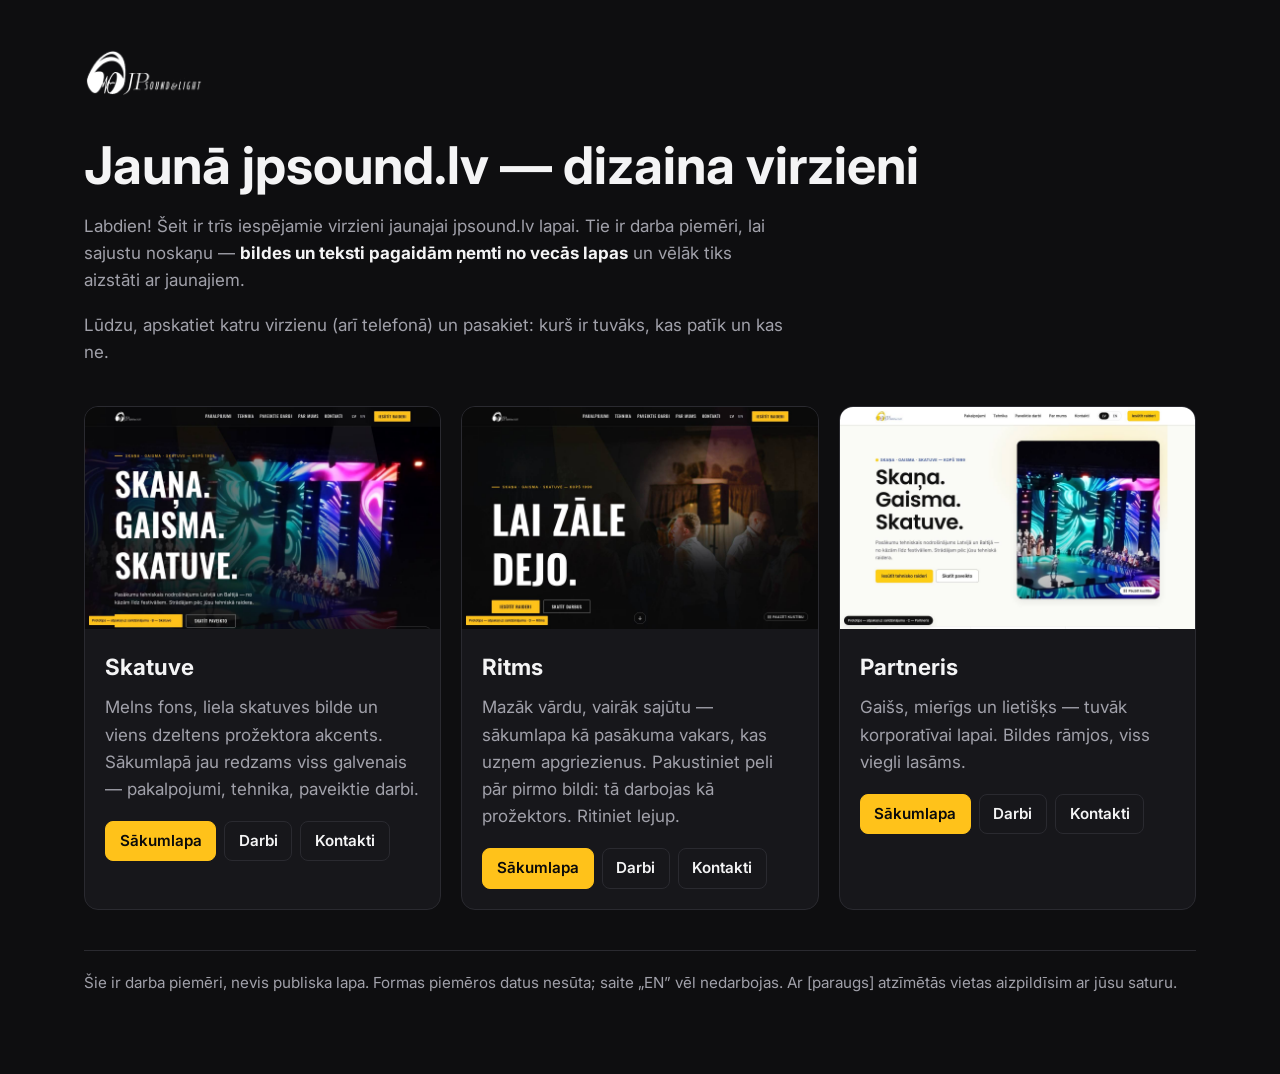
==== index.html @ e0ff1fc7 "Jaunās jpsound.lv dizaina virzienu prototipi (Skatuve, Ritms, Partneris) Klientam rādāmi darba piemē" ====
<!doctype html>
<html lang="lv">
<head>
  <meta charset="utf-8">
  <meta name="viewport" content="width=device-width, initial-scale=1">
  <meta name="robots" content="noindex, nofollow">
  <title>Jaunā jpsound.lv — dizaina virzieni</title>
  <link rel="stylesheet" href="https://fonts.googleapis.com/css2?family=Inter:wght@400;600;700&display=swap">
  <style>
    :root { --bg:#0E0E10; --card:#17171B; --line:#2A2A30; --text:#F4F4F5; --muted:#A1A1AA; --accent:#FFC21A; }
    * { box-sizing: border-box; }
    body { margin:0; background:var(--bg); color:var(--text); font:17px/1.6 Inter, system-ui, sans-serif; }
    main { max-width: 72rem; margin: 0 auto; padding: 3rem 1.25rem 4rem; }
    .logo { height: 3rem; width:auto; filter: brightness(0) invert(1); }
    h1 { font-size: clamp(2rem, 1.4rem + 2.5vw, 3.25rem); line-height:1.15; margin: 2rem 0 1rem; }
    .intro { max-width: 44rem; color: var(--muted); }
    .intro strong { color: var(--text); }
    .grid { display:grid; grid-template-columns: repeat(auto-fit, minmax(19rem, 1fr)); gap: 1.25rem; margin-top: 2.5rem; }
    .card { background:var(--card); border:1px solid var(--line); border-radius: 14px; overflow:hidden; display:flex; flex-direction:column; }
    .card img { width:100%; height:auto; aspect-ratio: 16/10; object-fit:cover; object-position: top; display:block; }
    .card__body { padding: 1.25rem; display:grid; gap:.6rem; flex:1; align-content:start; }
    .card h2 { margin:0; font-size:1.4rem; }
    .card p { margin:0; color:var(--muted); }
    .links { display:flex; flex-wrap:wrap; gap:.5rem; margin-top:.5rem; }
    .links a { color:var(--text); text-decoration:none; font-weight:600; font-size:.95rem; border:1px solid var(--line); border-radius: 8px; padding:.45rem .85rem; }
    .links a:first-child { background:var(--accent); color:#0A0A0B; border-color:var(--accent); }
    .links a:hover { border-color: var(--accent); }
    a:focus-visible { outline: 3px solid var(--accent); outline-offset: 2px; }
    .note { margin-top: 2.5rem; color: var(--muted); font-size: .95rem; border-top:1px solid var(--line); padding-top: 1.25rem; }
  </style>
</head>
<body>
<main>
  <img class="logo" src="_media/logo.png" alt="JP sound &amp; light" width="1000" height="500">
  <h1>Jaunā jpsound.lv — dizaina virzieni</h1>
  <div class="intro">
    <p>Labdien! Šeit ir trīs iespējamie virzieni jaunajai jpsound.lv lapai. Tie ir darba piemēri, lai sajustu noskaņu — <strong>bildes un teksti pagaidām ņemti no vecās lapas</strong> un vēlāk tiks aizstāti ar jaunajiem.</p>
    <p>Lūdzu, apskatiet katru virzienu (arī telefonā) un pasakiet: kurš ir tuvāks, kas patīk un kas ne.</p>
  </div>

  <div class="grid">
    <article class="card">
      <img src="_media/sal-b.jpeg" alt="Virziena „Skatuve” sākumlapa" width="1440" height="900">
      <div class="card__body">
        <h2>Skatuve</h2>
        <p>Melns fons, liela skatuves bilde un viens dzeltens prožektora akcents. Sākumlapā jau redzams viss galvenais — pakalpojumi, tehnika, paveiktie darbi.</p>
        <div class="links"><a href="b-skatuve/sakums.html">Sākumlapa</a><a href="b-skatuve/darbi.html">Darbi</a><a href="b-skatuve/kontakti.html">Kontakti</a></div>
      </div>
    </article>
    <article class="card">
      <img src="_media/sal-d.jpeg" alt="Virziena „Ritms” sākumlapa" width="1440" height="900">
      <div class="card__body">
        <h2>Ritms</h2>
        <p>Mazāk vārdu, vairāk sajūtu — sākumlapa kā pasākuma vakars, kas uzņem apgriezienus. Pakustiniet peli pār pirmo bildi: tā darbojas kā prožektors. Ritiniet lejup.</p>
        <div class="links"><a href="d-ritms/sakums.html">Sākumlapa</a><a href="d-ritms/darbi.html">Darbi</a><a href="d-ritms/kontakti.html">Kontakti</a></div>
      </div>
    </article>
    <article class="card">
      <img src="_media/sal-c.jpeg" alt="Virziena „Partneris” sākumlapa" width="1440" height="900">
      <div class="card__body">
        <h2>Partneris</h2>
        <p>Gaišs, mierīgs un lietišķs — tuvāk korporatīvai lapai. Bildes rāmjos, viss viegli lasāms.</p>
        <div class="links"><a href="c-partneris/sakums.html">Sākumlapa</a><a href="c-partneris/darbi.html">Darbi</a><a href="c-partneris/kontakti.html">Kontakti</a></div>
      </div>
    </article>
  </div>

  <p class="note">Šie ir darba piemēri, nevis publiska lapa. Formas piemēros datus nesūta; saite „EN” vēl nedarbojas. Ar [paraugs] atzīmētās vietas aizpildīsim ar jūsu saturu.</p>
</main>
</body>
</html>
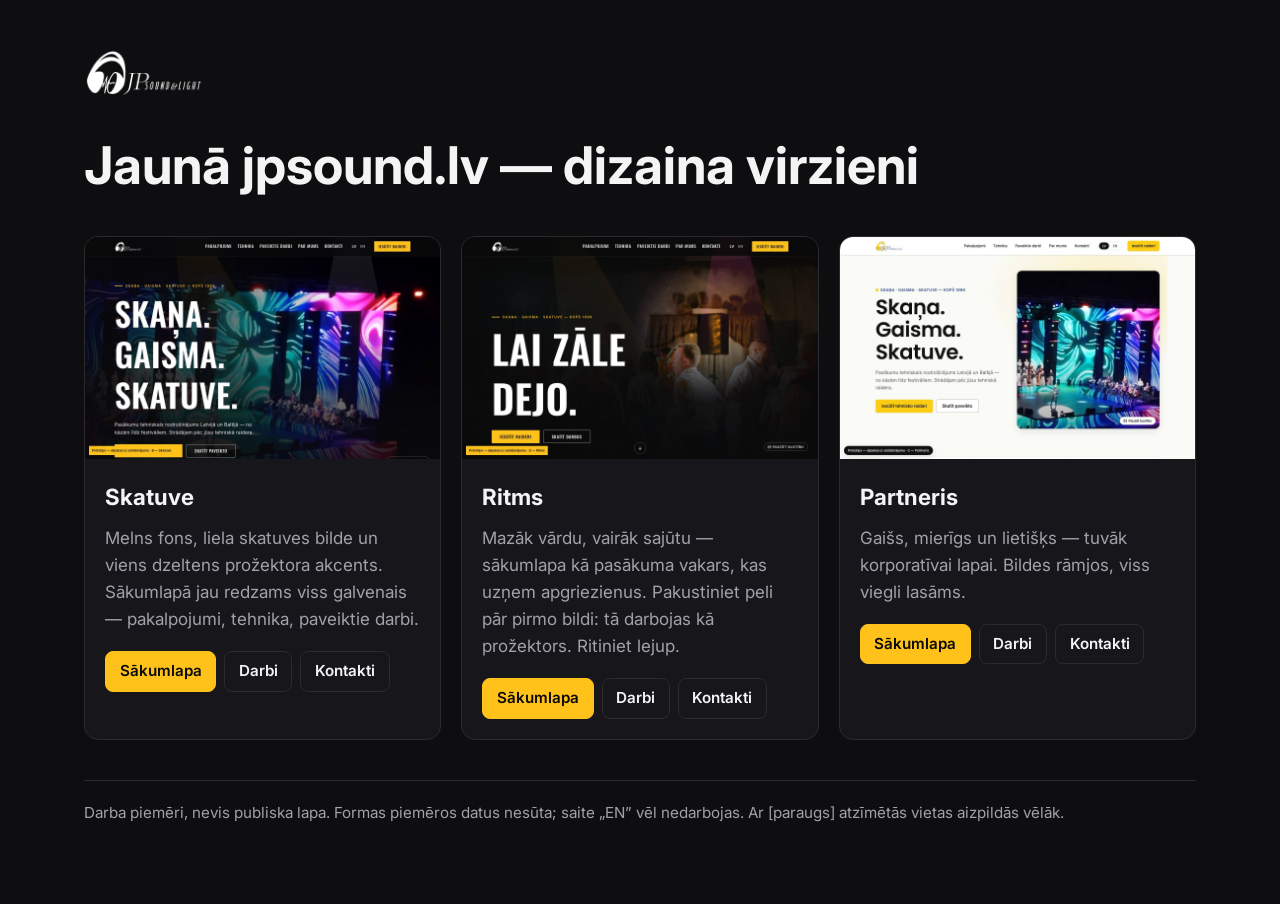
==== commit 4bc9a47e: "Sākuma lapa: izņemts ievadteksts, precizēta piezīme Co-Authored-By: Claude Opus 5.5 <noreply@anthrop" ====
--- a/index.html
+++ b/index.html
@@ -13,8 +13,6 @@
     main { max-width: 72rem; margin: 0 auto; padding: 3rem 1.25rem 4rem; }
     .logo { height: 3rem; width:auto; filter: brightness(0) invert(1); }
     h1 { font-size: clamp(2rem, 1.4rem + 2.5vw, 3.25rem); line-height:1.15; margin: 2rem 0 1rem; }
-    .intro { max-width: 44rem; color: var(--muted); }
-    .intro strong { color: var(--text); }
     .grid { display:grid; grid-template-columns: repeat(auto-fit, minmax(19rem, 1fr)); gap: 1.25rem; margin-top: 2.5rem; }
     .card { background:var(--card); border:1px solid var(--line); border-radius: 14px; overflow:hidden; display:flex; flex-direction:column; }
     .card img { width:100%; height:auto; aspect-ratio: 16/10; object-fit:cover; object-position: top; display:block; }
@@ -33,11 +31,6 @@
 <main>
   <img class="logo" src="_media/logo.png" alt="JP sound &amp; light" width="1000" height="500">
   <h1>Jaunā jpsound.lv — dizaina virzieni</h1>
-  <div class="intro">
-    <p>Labdien! Šeit ir trīs iespējamie virzieni jaunajai jpsound.lv lapai. Tie ir darba piemēri, lai sajustu noskaņu — <strong>bildes un teksti pagaidām ņemti no vecās lapas</strong> un vēlāk tiks aizstāti ar jaunajiem.</p>
-    <p>Lūdzu, apskatiet katru virzienu (arī telefonā) un pasakiet: kurš ir tuvāks, kas patīk un kas ne.</p>
-  </div>
-
   <div class="grid">
     <article class="card">
       <img src="_media/sal-b.jpeg" alt="Virziena „Skatuve” sākumlapa" width="1440" height="900">
@@ -65,7 +58,7 @@
     </article>
   </div>
 
-  <p class="note">Šie ir darba piemēri, nevis publiska lapa. Formas piemēros datus nesūta; saite „EN” vēl nedarbojas. Ar [paraugs] atzīmētās vietas aizpildīsim ar jūsu saturu.</p>
+  <p class="note">Darba piemēri, nevis publiska lapa. Formas piemēros datus nesūta; saite „EN” vēl nedarbojas. Ar [paraugs] atzīmētās vietas aizpildās vēlāk.</p>
 </main>
 </body>
 </html>
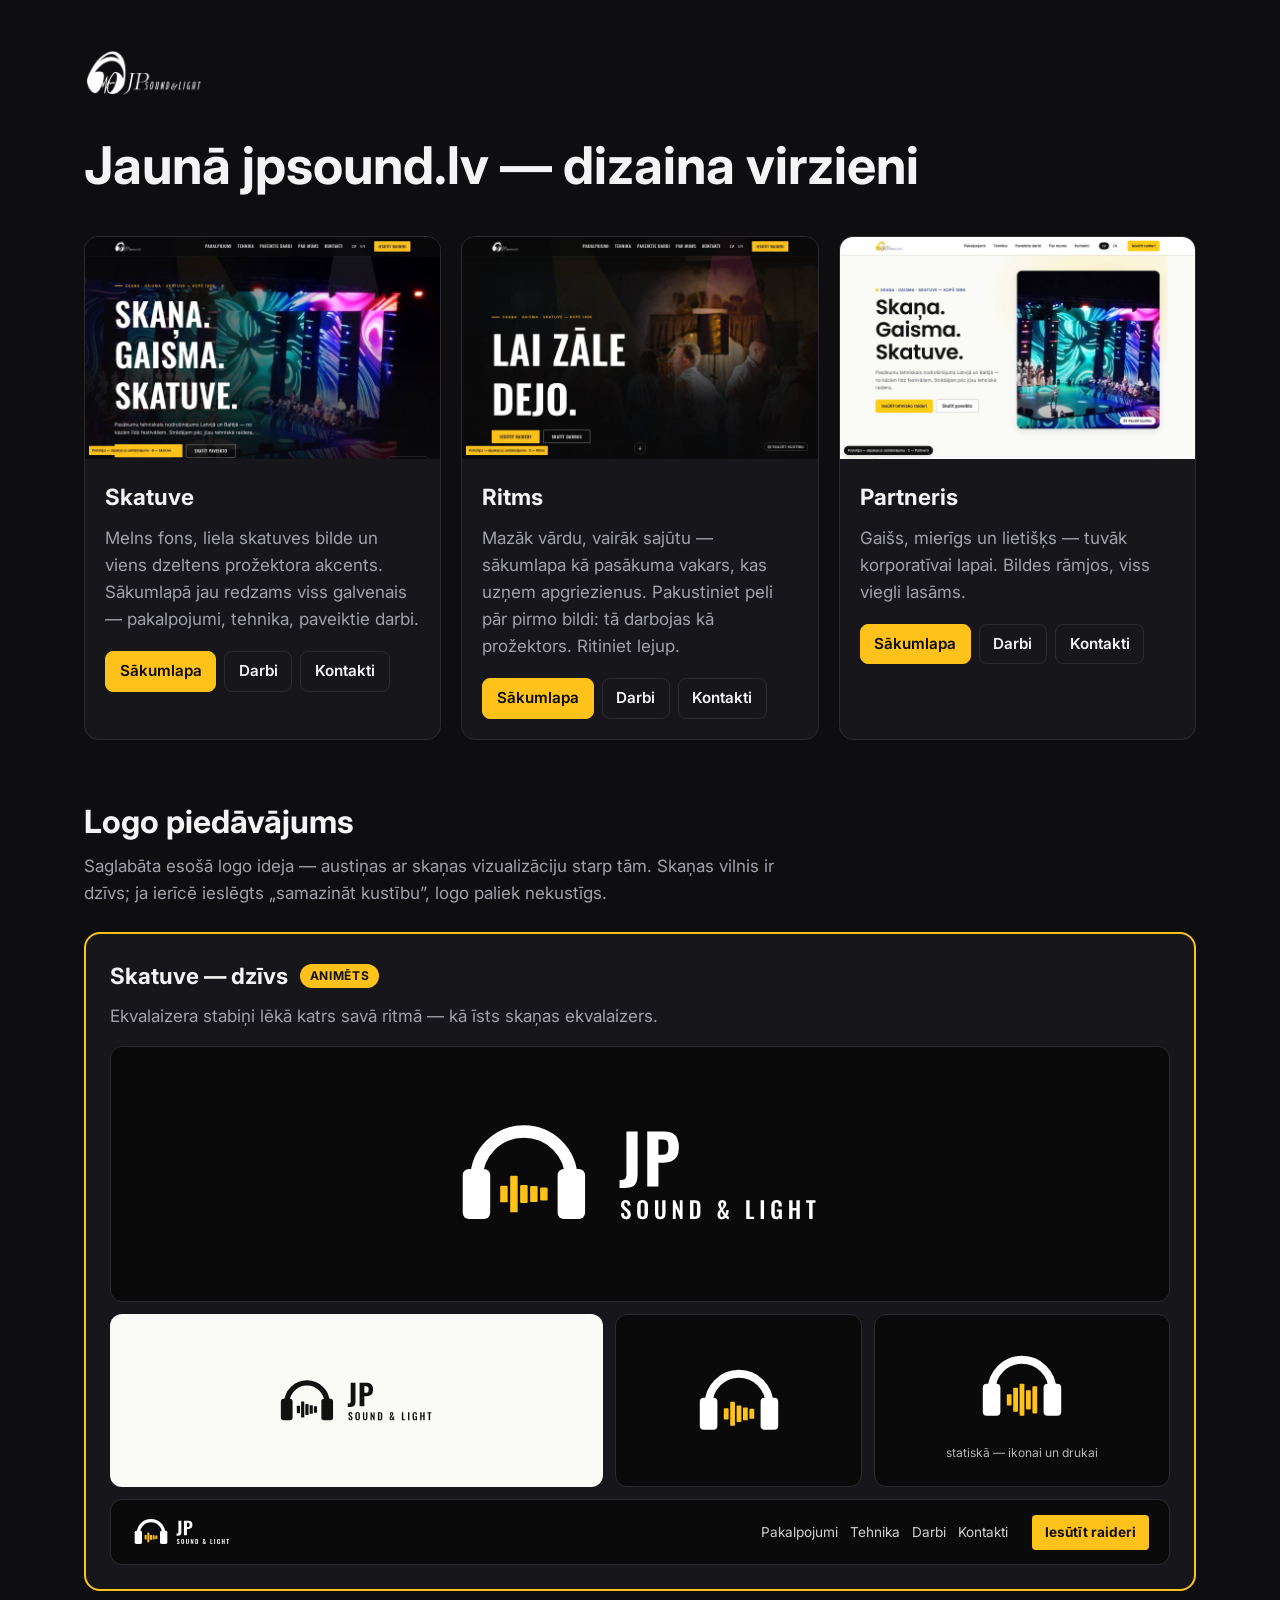
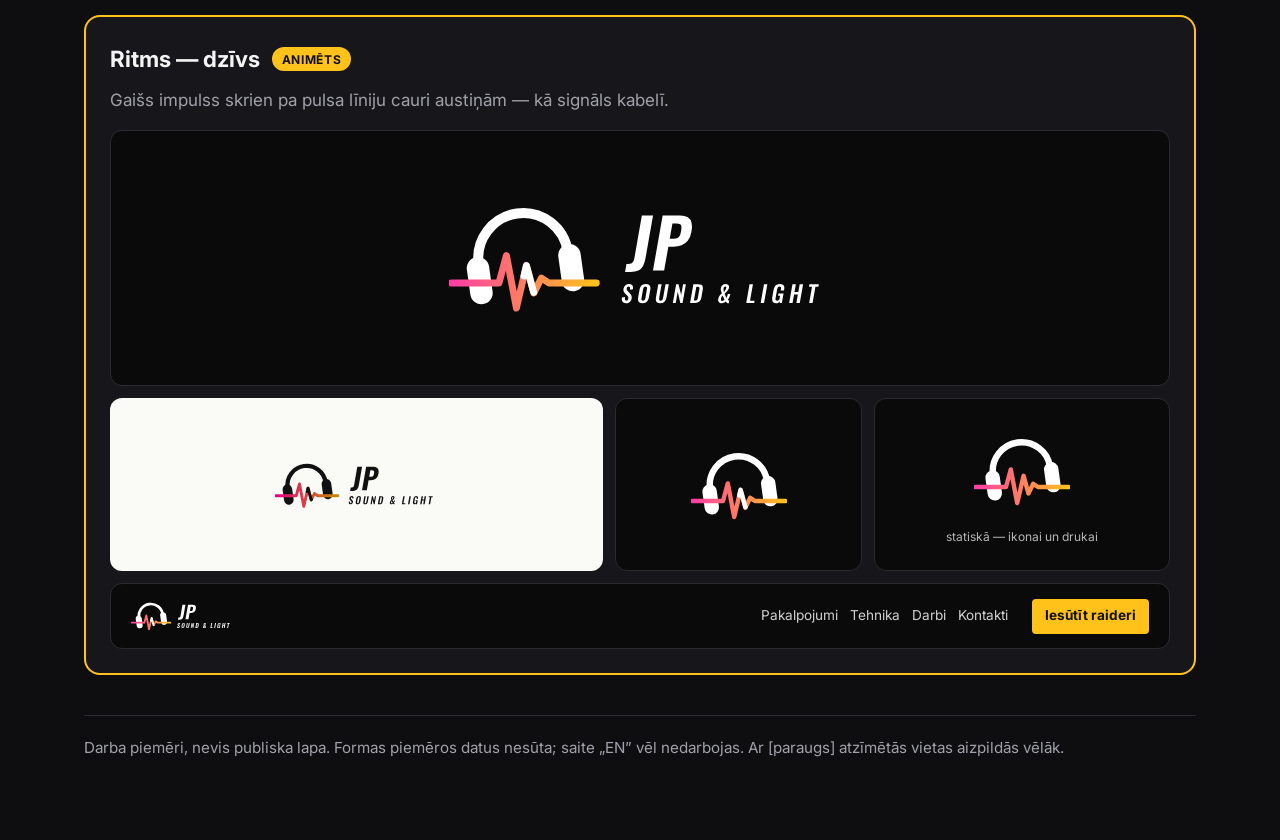
==== commit cb2869b8: "Sākuma lapa: logo piedāvājums — Skatuve un Ritms (dzīvie varianti) Co-Authored-By: Claude Opus 5.5 <" ====
--- a/index.html
+++ b/index.html
@@ -24,6 +24,28 @@
     .links a:first-child { background:var(--accent); color:#0A0A0B; border-color:var(--accent); }
     .links a:hover { border-color: var(--accent); }
     a:focus-visible { outline: 3px solid var(--accent); outline-offset: 2px; }
+    .logos-h { font-size: clamp(1.5rem, 1.2rem + 1.2vw, 2rem); margin: 3.5rem 0 .4rem; }
+    .logos-meta { color: var(--muted); max-width: 44rem; margin: 0 0 1.5rem; }
+    .lg { background:var(--card); border:2px solid var(--accent); border-radius:16px; padding:1.5rem; margin-bottom:1.5rem; }
+    .lg__head { display:flex; flex-wrap:wrap; align-items:center; gap:.75rem; }
+    .lg h3 { margin:0; font-size:1.4rem; }
+    .lg__tag { font-size:.75rem; font-weight:700; letter-spacing:.06em; text-transform:uppercase; padding:.15rem .6rem; border-radius:99px; background:var(--accent); color:#111; }
+    .lg__idea { margin:.6rem 0 1rem; color:var(--muted); }
+    .lg__row { display:grid; gap:.75rem; margin-bottom:.75rem; }
+    .lg__row--3 { grid-template-columns: 2fr 1fr 1.2fr; }
+    .pn { border-radius:12px; display:flex; flex-direction:column; align-items:center; justify-content:center; gap:.5rem; padding:1.5rem; min-height:9rem; }
+    .pn img { max-width:100%; height:64px; width:auto; }
+    .pn--big { min-height:16rem; }
+    .pn.pn--big img { height:150px; }
+    .pn--mark img { height:96px; }
+    .pn__cap { font-size:.75rem; opacity:.7; }
+    .pn--dark { background:#0A0A0B; color:#fff; border:1px solid var(--line); }
+    .pn--light { background:#FAFAF7; color:#111; }
+    .mk { display:flex; align-items:center; gap:1.5rem; padding:.75rem 1.25rem; border-radius:12px; font-size:.85rem; background:#0A0A0B; border:1px solid var(--line); overflow:hidden; }
+    .mk img { height:40px; width:auto; }
+    .mk__nav { margin-left:auto; white-space:nowrap; opacity:.85; }
+    .mk__btn { background:var(--accent); color:#111; font-weight:700; padding:.4rem .8rem; border-radius:4px; white-space:nowrap; }
+    @media (max-width: 48rem) { .lg__row--3 { grid-template-columns:1fr; } .mk__nav { display:none; } .pn.pn--big img { height:auto; width:100%; } }
     .note { margin-top: 2.5rem; color: var(--muted); font-size: .95rem; border-top:1px solid var(--line); padding-top: 1.25rem; }
   </style>
 </head>
@@ -58,6 +80,31 @@
     </article>
   </div>
 
+  <h2 class="logos-h">Logo piedāvājums</h2>
+  <p class="logos-meta">Saglabāta esošā logo ideja — austiņas ar skaņas vizualizāciju starp tām. Skaņas vilnis ir dzīvs; ja ierīcē ieslēgts „samazināt kustību”, logo paliek nekustīgs.</p>
+  <section class="lg" aria-labelledby="lg-b-skatuve">
+    <header class="lg__head"><h3 id="lg-b-skatuve">Skatuve — dzīvs</h3><span class="lg__tag">Animēts</span></header>
+    <p class="lg__idea">Ekvalaizera stabiņi lēkā katrs savā ritmā — kā īsts skaņas ekvalaizers.</p>
+    <div class="lg__row"><div class="pn pn--dark pn--big"><img src="logo/b-skatuve-dzivs-logo-tumss.svg" alt="Skatuve — dzīvais logo uz tumša fona"></div></div>
+    <div class="lg__row lg__row--3">
+      <div class="pn pn--light"><img src="logo/b-skatuve-dzivs-logo-gaiss.svg" alt="Skatuve — dzīvais logo uz gaiša fona"></div>
+      <div class="pn pn--dark pn--mark"><img src="logo/b-skatuve-dzivs-zime-tumss.svg" alt="Skatuve — dzīvā zīme"></div>
+      <div class="pn pn--dark pn--mark"><img src="logo/b-skatuve-zime-tumss.svg" alt="Skatuve — statiskā zīme"><span class="pn__cap">statiskā — ikonai un drukai</span></div>
+    </div>
+    <div class="mk"><img src="logo/b-skatuve-dzivs-logo-tumss.svg" alt=""><span class="mk__nav">Pakalpojumi&nbsp;&nbsp; Tehnika&nbsp;&nbsp; Darbi&nbsp;&nbsp; Kontakti</span><span class="mk__btn">Iesūtīt raideri</span></div>
+  </section>
+  <section class="lg" aria-labelledby="lg-d-ritms">
+    <header class="lg__head"><h3 id="lg-d-ritms">Ritms — dzīvs</h3><span class="lg__tag">Animēts</span></header>
+    <p class="lg__idea">Gaišs impulss skrien pa pulsa līniju cauri austiņām — kā signāls kabelī.</p>
+    <div class="lg__row"><div class="pn pn--dark pn--big"><img src="logo/d-ritms-dzivs-logo-tumss.svg" alt="Ritms — dzīvais logo uz tumša fona"></div></div>
+    <div class="lg__row lg__row--3">
+      <div class="pn pn--light"><img src="logo/d-ritms-dzivs-logo-gaiss.svg" alt="Ritms — dzīvais logo uz gaiša fona"></div>
+      <div class="pn pn--dark pn--mark"><img src="logo/d-ritms-dzivs-zime-tumss.svg" alt="Ritms — dzīvā zīme"></div>
+      <div class="pn pn--dark pn--mark"><img src="logo/d-ritms-zime-tumss.svg" alt="Ritms — statiskā zīme"><span class="pn__cap">statiskā — ikonai un drukai</span></div>
+    </div>
+    <div class="mk"><img src="logo/d-ritms-dzivs-logo-tumss.svg" alt=""><span class="mk__nav">Pakalpojumi&nbsp;&nbsp; Tehnika&nbsp;&nbsp; Darbi&nbsp;&nbsp; Kontakti</span><span class="mk__btn">Iesūtīt raideri</span></div>
+  </section>
+
   <p class="note">Darba piemēri, nevis publiska lapa. Formas piemēros datus nesūta; saite „EN” vēl nedarbojas. Ar [paraugs] atzīmētās vietas aizpildās vēlāk.</p>
 </main>
 </body>
